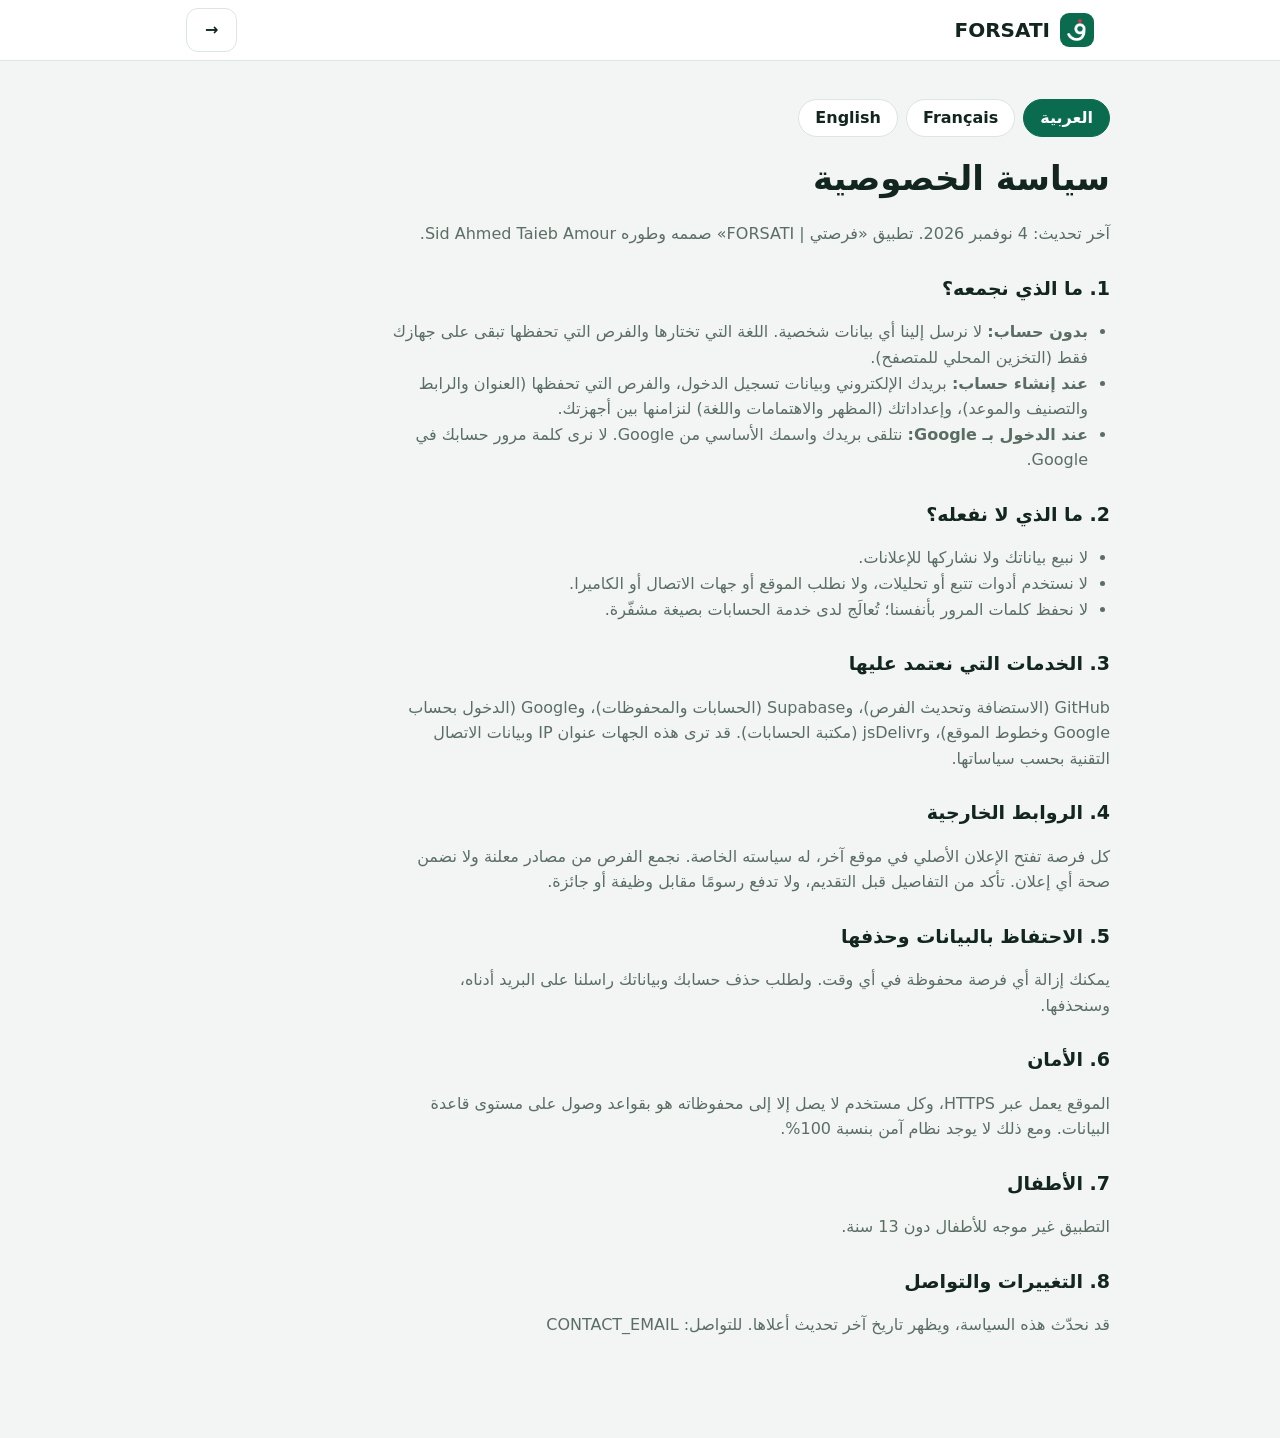
==== privacy.html @ aab80ee5 "Add files via upload" ====
<!doctype html>
<html lang="ar" dir="rtl">
<head>
<meta charset="utf-8">
<meta name="viewport" content="width=device-width, initial-scale=1, viewport-fit=cover">
<title>سياسة الخصوصية | FORSATI</title>
<meta name="theme-color" content="#0B6B4F">
<meta http-equiv="Content-Security-Policy" content="default-src 'self'; script-src 'self'; style-src 'self' 'unsafe-inline' https://fonts.googleapis.com; font-src https://fonts.gstatic.com; img-src 'self' data:; base-uri 'self'; object-src 'none'; form-action 'none'">
<meta name="referrer" content="strict-origin-when-cross-origin">
<link rel="icon" href="icon.svg" type="image/svg+xml">
<link rel="stylesheet" href="https://fonts.googleapis.com/css2?family=IBM+Plex+Sans+Arabic:wght@400;500;600;700&display=swap">
<link rel="stylesheet" href="style.css">
<script defer src="privacy.js"></script>
</head>
<body style="padding-bottom:24px">
<header class="top"><div class="wrap">
  <a class="logo" href="./"><img src="icon-192.png" alt="" width="34" height="34"><span>FORSATI</span></a>
  <a class="btn" href="./" id="back">←</a>
</div></header>
<main class="wrap doc">
  <div class="langs" role="group" aria-label="Language">
    <button type="button" data-l="ar">العربية</button>
    <button type="button" data-l="fr">Français</button>
    <button type="button" data-l="en">English</button>
  </div>

  <article lang="ar" dir="rtl" data-l="ar">
    <h1>سياسة الخصوصية</h1>
    <p>آخر تحديث: 4 نوفمبر 2026. تطبيق «فرصتي | FORSATI» صممه وطوره Sid Ahmed Taieb Amour.</p>
    <h2>1. ما الذي نجمعه؟</h2>
    <ul>
      <li><b>بدون حساب:</b> لا نرسل إلينا أي بيانات شخصية. اللغة التي تختارها والفرص التي تحفظها تبقى على جهازك فقط (التخزين المحلي للمتصفح).</li>
      <li><b>عند إنشاء حساب:</b> بريدك الإلكتروني وبيانات تسجيل الدخول، والفرص التي تحفظها (العنوان والرابط والتصنيف والموعد)، وإعداداتك (المظهر والاهتمامات واللغة) لنزامنها بين أجهزتك.</li>
      <li><b>عند الدخول بـ Google:</b> نتلقى بريدك واسمك الأساسي من Google. لا نرى كلمة مرور حسابك في Google.</li>
    </ul>
    <h2>2. ما الذي لا نفعله؟</h2>
    <ul>
      <li>لا نبيع بياناتك ولا نشاركها للإعلانات.</li>
      <li>لا نستخدم أدوات تتبع أو تحليلات، ولا نطلب الموقع أو جهات الاتصال أو الكاميرا.</li>
      <li>لا نحفظ كلمات المرور بأنفسنا؛ تُعالَج لدى خدمة الحسابات بصيغة مشفّرة.</li>
    </ul>
    <h2>3. الخدمات التي نعتمد عليها</h2>
    <p>GitHub (الاستضافة وتحديث الفرص)، وSupabase (الحسابات والمحفوظات)، وGoogle (الدخول بحساب Google وخطوط الموقع)، وjsDelivr (مكتبة الحسابات). قد ترى هذه الجهات عنوان IP وبيانات الاتصال التقنية بحسب سياساتها.</p>
    <h2>4. الروابط الخارجية</h2>
    <p>كل فرصة تفتح الإعلان الأصلي في موقع آخر، له سياسته الخاصة. نجمع الفرص من مصادر معلنة ولا نضمن صحة أي إعلان. تأكد من التفاصيل قبل التقديم، ولا تدفع رسومًا مقابل وظيفة أو جائزة.</p>
    <h2>5. الاحتفاظ بالبيانات وحذفها</h2>
    <p>يمكنك إزالة أي فرصة محفوظة في أي وقت. ولطلب حذف حسابك وبياناتك راسلنا على البريد أدناه، وسنحذفها.</p>
    <h2>6. الأمان</h2>
    <p>الموقع يعمل عبر HTTPS، وكل مستخدم لا يصل إلا إلى محفوظاته هو بقواعد وصول على مستوى قاعدة البيانات. ومع ذلك لا يوجد نظام آمن بنسبة 100%.</p>
    <h2>7. الأطفال</h2>
    <p>التطبيق غير موجه للأطفال دون 13 سنة.</p>
    <h2>8. التغييرات والتواصل</h2>
    <p>قد نحدّث هذه السياسة، ويظهر تاريخ آخر تحديث أعلاها. للتواصل: <span dir="ltr">CONTACT_EMAIL</span></p>
  </article>

  <article lang="fr" dir="ltr" data-l="fr" hidden>
    <h1>Politique de confidentialité</h1>
    <p>Dernière mise à jour : 4 novembre 2026. L'application « FORSATI » a été conçue et développée par Sid Ahmed Taieb Amour.</p>
    <h2>1. Données collectées</h2>
    <ul>
      <li><b>Sans compte :</b> aucune donnée personnelle ne nous est envoyée. Votre langue et vos offres enregistrées restent sur votre appareil (stockage local du navigateur).</li>
      <li><b>Avec un compte :</b> votre e-mail, vos données de connexion les offres enregistrées (titre, lien, catégorie, date limite) et vos réglages (apparence, centres d'intérêt, langue) pour les synchroniser entre vos appareils.</li>
      <li><b>Connexion Google :</b> nous recevons votre e-mail et votre nom de base. Nous ne voyons jamais votre mot de passe Google.</li>
    </ul>
    <h2>2. Ce que nous ne faisons pas</h2>
    <ul>
      <li>Nous ne vendons pas vos données et ne les utilisons pas pour la publicité.</li>
      <li>Aucun outil de suivi ou d'analyse ; aucun accès à la position, aux contacts ou à la caméra.</li>
      <li>Nous ne stockons pas les mots de passe nous-mêmes ; ils sont traités sous forme chiffrée par le service d'authentification.</li>
    </ul>
    <h2>3. Services utilisés</h2>
    <p>GitHub (hébergement et mise à jour des offres), Supabase (comptes et offres enregistrées), Google (connexion Google et polices), jsDelivr (bibliothèque d'authentification). Ces services peuvent voir votre adresse IP selon leurs propres politiques.</p>
    <h2>4. Liens externes</h2>
    <p>Chaque offre ouvre l'annonce d'origine sur un autre site, avec sa propre politique. Nous collectons depuis des sources publiques sans garantir l'exactitude des annonces. Vérifiez les détails avant de postuler et ne payez jamais de frais pour un emploi ou un prix.</p>
    <h2>5. Conservation et suppression</h2>
    <p>Vous pouvez retirer une offre enregistrée à tout moment. Pour supprimer votre compte et vos données, écrivez-nous à l'adresse ci-dessous.</p>
    <h2>6. Sécurité</h2>
    <p>Le site fonctionne en HTTPS et chaque utilisateur n'accède qu'à ses propres offres grâce à des règles d'accès au niveau de la base de données. Aucun système n'est sûr à 100 %.</p>
    <h2>7. Enfants</h2>
    <p>L'application ne s'adresse pas aux enfants de moins de 13 ans.</p>
    <h2>8. Modifications et contact</h2>
    <p>Cette politique peut être mise à jour ; la date figure en haut. Contact : <span>CONTACT_EMAIL</span></p>
  </article>

  <article lang="en" dir="ltr" data-l="en" hidden>
    <h1>Privacy policy</h1>
    <p>Last updated: November 4, 2026. “FORSATI” was designed and developed by Sid Ahmed Taieb Amour.</p>
    <h2>1. What we collect</h2>
    <ul>
      <li><b>Without an account:</b> no personal data is sent to us. Your language and saved listings stay on your device (browser local storage).</li>
      <li><b>With an account:</b> your email, sign-in data, the listings you save (title, link, category, deadline) and your settings (appearance, interests, language) so we can sync them across your devices.</li>
      <li><b>Google sign-in:</b> we receive your email and basic name. We never see your Google password.</li>
    </ul>
    <h2>2. What we don't do</h2>
    <ul>
      <li>We don't sell your data or use it for advertising.</li>
      <li>No tracking or analytics tools; no access to location, contacts or camera.</li>
      <li>We don't store passwords ourselves; they are handled in hashed form by the authentication service.</li>
    </ul>
    <h2>3. Services we rely on</h2>
    <p>GitHub (hosting and listing updates), Supabase (accounts and saved listings), Google (Google sign-in and fonts), jsDelivr (authentication library). These providers may see your IP address under their own policies.</p>
    <h2>4. External links</h2>
    <p>Each listing opens the original announcement on another site with its own policy. We collect from public sources and do not guarantee any announcement is accurate. Check the details before applying, and never pay a fee for a job or a prize.</p>
    <h2>5. Retention and deletion</h2>
    <p>You can remove any saved listing at any time. To delete your account and data, email us at the address below.</p>
    <h2>6. Security</h2>
    <p>The site runs over HTTPS and each user can only reach their own saved listings through database-level access rules. No system is 100% secure.</p>
    <h2>7. Children</h2>
    <p>The app is not directed at children under 13.</p>
    <h2>8. Changes and contact</h2>
    <p>We may update this policy; the date is shown at the top. Contact: <span>CONTACT_EMAIL</span></p>
  </article>
</main>
</body>
</html>
---- style.css ----
:root {
  --bg: #f2f5f3; --surface: #ffffff; --ink: #12261f; --muted: #5b6e66; --line: #dce5e0;
  --brand: #0b6b4f; --brand-ink: #ffffff; --brand-soft: #e1f0ea;
  --urgent: #c8102e; --urgent-soft: #fde8ec; --soon: #8a5a00; --soon-soft: #fff1d6; --ok: #0b6b4f; --ok-soft: #e1f0ea;
  --cat-jobs: #1d5fd1; --cat-education: #7a3fc0; --cat-scholarships: #0b7a75;
  --cat-competitions: #c2410c; --cat-training: #a3318b; --cat-tools: #4b5563;
  --radius: 14px; --font: "IBM Plex Sans Arabic", "Segoe UI", Tahoma, system-ui, -apple-system, sans-serif;
}
@media (prefers-color-scheme: dark) {
  :root:not([data-theme="light"]) {
    --bg: #0c1512; --surface: #14211c; --ink: #e8f1ed; --muted: #9bb0a7; --line: #243630;
    --brand: #3fb98d; --brand-ink: #062018; --brand-soft: #173329;
    --urgent: #ff6b81; --urgent-soft: #3a1620; --soon: #f2c46d; --soon-soft: #3a2d10; --ok: #3fb98d; --ok-soft: #173329;
    --cat-jobs: #6fa0f5; --cat-education: #b58cf0; --cat-scholarships: #4cc7c0;
    --cat-competitions: #f59a6a; --cat-training: #e384cf; --cat-tools: #a9b4c2;
  }
}
:root[data-theme="dark"] {
  --bg: #0c1512; --surface: #14211c; --ink: #e8f1ed; --muted: #9bb0a7; --line: #243630;
  --brand: #3fb98d; --brand-ink: #062018; --brand-soft: #173329;
  --urgent: #ff6b81; --urgent-soft: #3a1620; --soon: #f2c46d; --soon-soft: #3a2d10; --ok: #3fb98d; --ok-soft: #173329;
  --cat-jobs: #6fa0f5; --cat-education: #b58cf0; --cat-scholarships: #4cc7c0;
  --cat-competitions: #f59a6a; --cat-training: #e384cf; --cat-tools: #a9b4c2;
}
:root { color-scheme: light dark; }
:root[data-theme="light"] { color-scheme: light; }
:root[data-theme="dark"] { color-scheme: dark; }
html[data-fs="s"] { font-size: 0.9062rem; }
html[data-fs="l"] { font-size: 1.125rem; }
* { box-sizing: border-box; }
html { -webkit-text-size-adjust: 100%; }
body { margin: 0; background: var(--bg); color: var(--ink); font-family: var(--font); font-size: 1.0rem; line-height: 1.6; padding-bottom: calc(76px + env(safe-area-inset-bottom)); }
button, input, select { font: inherit; color: inherit; }
button { cursor: pointer; }
a { color: inherit; }
:focus-visible { outline: 3px solid var(--brand); outline-offset: 2px; }
.wrap { max-width: 940px; margin: 0 auto; padding: 0 16px; }
.sr { position: absolute; width: 1px; height: 1px; overflow: hidden; clip: rect(0 0 0 0); white-space: nowrap; }
svg { display: block; }

/* header */
.top { position: sticky; top: 0; z-index: 20; background: var(--surface); border-bottom: 1px solid var(--line); padding-top: env(safe-area-inset-top); }
.top .wrap { display: flex; align-items: center; gap: 10px; height: 60px; }
.logo { display: flex; align-items: center; gap: 10px; font-weight: 700; font-size: 1.25rem; margin-inline-end: auto; text-decoration: none; }
.logo img { width: 34px; height: 34px; border-radius: 9px; }
.lang { border: 1px solid var(--line); background: var(--surface); border-radius: 10px; height: 40px; padding: 0 8px; }
.icon-btn { width: 44px; height: 44px; border-radius: 12px; border: 1px solid var(--line); background: var(--surface); display: grid; place-items: center; }
.icon-btn svg { width: 22px; height: 22px; }
.icon-btn[aria-pressed="true"] { background: var(--brand-soft); border-color: var(--brand); color: var(--brand); }
.icon-btn[aria-pressed="true"] svg path { fill: currentColor; }
.acct { display: flex; align-items: center; gap: 8px; height: 44px; padding: 0 14px; border-radius: 12px; border: 1px solid var(--line); background: var(--surface); font-weight: 600; }
.acct svg { width: 20px; height: 20px; }
.acct.in { background: var(--brand-soft); border-color: var(--brand); color: var(--brand); }
.desk-nav { display: none; gap: 4px; }
.desk-nav button { border: 0; background: none; padding: 8px 14px; border-radius: 10px; font-weight: 600; color: var(--muted); }
.desk-nav button[aria-current="page"] { background: var(--brand-soft); color: var(--brand); }

/* intro */
.intro { padding: 26px 0 8px; }
.intro h1 { margin: 0 0 8px; font-size: clamp(26px, 6vw, 38px); line-height: 1.25; letter-spacing: -0.01em; font-weight: 700; }
.intro p { margin: 0; color: var(--muted); max-width: 60ch; }

/* toolbar */
.tools { display: grid; gap: 10px; padding: 16px 0 6px; }
.search { position: relative; }
.search svg { position: absolute; inset-inline-start: 14px; top: 50%; translate: 0 -50%; width: 20px; height: 20px; color: var(--muted); pointer-events: none; }
.search input { width: 100%; height: 50px; border-radius: 14px; border: 1px solid var(--line); background: var(--surface); padding-inline: 44px 14px; }
.search input::placeholder { color: var(--muted); }
.row { display: flex; gap: 10px; }
.row select { flex: 1; height: 44px; border-radius: 12px; border: 1px solid var(--line); background: var(--surface); padding: 0 6px; min-width: 0; font-size: 0.875rem; }
.chips { display: flex; gap: 8px; overflow-x: auto; padding: 8px 0 10px; scrollbar-width: none; margin-inline: -16px; padding-inline: 16px; }
.chips::-webkit-scrollbar { display: none; }
.chip { flex: none; display: flex; align-items: center; gap: 8px; height: 40px; padding: 0 14px; border-radius: 999px; border: 1px solid var(--line); background: var(--surface); font-weight: 600; white-space: nowrap; }
.chip i { width: 9px; height: 9px; border-radius: 50%; background: var(--c, var(--muted)); }
.chip small { color: var(--muted); font-weight: 500; }
.chip[aria-pressed="true"] { background: var(--brand); border-color: var(--brand); color: var(--brand-ink); }
.chip[aria-pressed="true"] small { color: inherit; opacity: 0.85; }
.chip[aria-pressed="true"] i { background: var(--brand-ink); }
.count { color: var(--muted); font-size: 0.875rem; padding: 4px 2px 10px; }

/* cards */
.list { display: grid; gap: 12px; }
@media (min-width: 760px) { .list { grid-template-columns: 1fr 1fr; } }
.card { background: var(--surface); border: 1px solid var(--line); border-inline-start: 5px solid var(--c); border-radius: var(--radius); padding: 14px 16px; display: flex; flex-direction: column; gap: 8px; }
.meta { display: flex; align-items: center; gap: 8px; font-size: 0.8125rem; color: var(--muted); }
.meta .cat { color: var(--c); font-weight: 700; }
.card h3 { margin: 0; font-size: 1.125rem; line-height: 1.4; font-weight: 600; overflow-wrap: anywhere; }
.sum { margin: 0; color: var(--muted); font-size: 0.9375rem; display: -webkit-box; -webkit-line-clamp: 3; -webkit-box-orient: vertical; overflow: hidden; overflow-wrap: anywhere; }
.when { display: flex; flex-wrap: wrap; align-items: center; gap: 8px; font-size: 0.8125rem; color: var(--muted); }
.pill { padding: 3px 10px; border-radius: 999px; font-weight: 700; font-size: 0.8125rem; }
.pill.urgent { background: var(--urgent-soft); color: var(--urgent); }
.pill.soon { background: var(--soon-soft); color: var(--soon); }
.pill.ok { background: var(--ok-soft); color: var(--ok); }
.pill.none { background: var(--bg); color: var(--muted); font-weight: 500; }
.pill.gone { background: var(--bg); color: var(--muted); text-decoration: line-through; }
.actions { display: flex; gap: 8px; margin-top: 4px; }
.btn { display: inline-flex; align-items: center; justify-content: center; gap: 8px; height: 44px; padding: 0 18px; border-radius: 12px; border: 1px solid var(--line); background: var(--surface); font-weight: 600; text-decoration: none; }
.btn.primary { background: var(--brand); border-color: var(--brand); color: var(--brand-ink); flex: 1; }
.btn svg { width: 18px; height: 18px; }
.btn:disabled { opacity: 0.6; cursor: wait; }

.empty { grid-column: 1 / -1; text-align: center; padding: 44px 20px; background: var(--surface); border: 1px dashed var(--line); border-radius: var(--radius); color: var(--muted); }
.empty strong { display: block; color: var(--ink); font-size: 1.125rem; margin-bottom: 6px; }
.skeleton { height: 190px; border-radius: var(--radius); background: linear-gradient(90deg, var(--line), var(--surface), var(--line)); background-size: 200% 100%; animation: sk 1.4s linear infinite; }
@keyframes sk { to { background-position: -200% 0; } }
.foot { padding: 28px 0 12px; color: var(--muted); font-size: 0.8125rem; text-align: center; }

/* bottom nav (mobile) */
.bnav { position: fixed; inset-inline: 0; bottom: 0; z-index: 20; background: var(--surface); border-top: 1px solid var(--line); display: grid; grid-template-columns: repeat(4, 1fr); padding-bottom: env(safe-area-inset-bottom); }
.bnav button { border: 0; background: none; height: 64px; display: grid; place-items: center; align-content: center; gap: 2px; color: var(--muted); font-size: 0.75rem; font-weight: 600; }
.bnav svg { width: 24px; height: 24px; }
.bnav button[aria-current="page"] { color: var(--brand); }
@media (min-width: 760px) {
  .bnav { display: none; }
  body { padding-bottom: 24px; }
  .desk-nav { display: flex; }
}

/* dialog */
dialog { border: 0; padding: 0; background: transparent; color: var(--ink); max-width: 100vw; max-height: 100dvh; }
dialog::backdrop { background: rgb(8 20 15 / 0.55); }
dialog[open] { margin: auto; }
.sheet { position: relative; width: min(440px, 100vw - 24px); background: var(--surface); border: 1px solid var(--line); border-radius: 20px; padding: 24px 20px 20px; max-height: calc(100dvh - 24px); overflow: auto; }
@media (max-width: 759px) {
  dialog[open] { margin: auto 0 0; width: 100vw; }
  .sheet { width: 100vw; border-radius: 22px 22px 0 0; border-bottom: 0; padding-bottom: calc(20px + env(safe-area-inset-bottom)); }
}
.sheet h2 { margin: 0 0 4px; font-size: 1.375rem; padding-inline-end: 44px; }
.sheet .lead { margin: 0 0 16px; color: var(--muted); font-size: 0.9375rem; }
.close { position: absolute; inset-inline-end: 12px; top: 12px; width: 40px; height: 40px; }
.sheet form { display: grid; gap: 12px; }
.sheet label { display: grid; gap: 6px; font-weight: 600; font-size: 0.875rem; }
.sheet input { height: 48px; border-radius: 12px; border: 1px solid var(--line); background: var(--bg); padding: 0 14px; font-weight: 400; }
.sheet .btn { width: 100%; }
.sheet .google { margin-bottom: 4px; }
.or { display: flex; align-items: center; gap: 10px; color: var(--muted); font-size: 0.8125rem; margin: 12px 0; }
.or::before, .or::after { content: ""; flex: 1; height: 1px; background: var(--line); }
.links { display: flex; justify-content: space-between; gap: 8px; margin-top: 10px; }
.link { border: 0; background: none; color: var(--brand); font-weight: 600; padding: 8px 2px; min-height: 40px; }
.msg { min-height: 22px; margin: 10px 0 0; font-size: 0.875rem; }
.msg.err { color: var(--urgent); }
.msg.good { color: var(--ok); }
.ids { display: flex; flex-wrap: wrap; gap: 8px; margin: 0 0 14px; padding: 0; list-style: none; }
.ids li { padding: 6px 12px; border-radius: 999px; background: var(--brand-soft); color: var(--brand); font-weight: 600; font-size: 0.875rem; }
.acc-email { font-weight: 700; overflow-wrap: anywhere; margin: 0 0 12px; }
.stack { display: grid; gap: 10px; }
[hidden] { display: none !important; }
.toast { position: fixed; inset-inline: 16px; bottom: calc(84px + env(safe-area-inset-bottom)); margin-inline: auto; width: fit-content; max-width: calc(100vw - 32px); background: var(--ink); color: var(--bg); padding: 10px 18px; border-radius: 12px; z-index: 50; font-size: 0.9375rem; }
@media (min-width: 760px) { .toast { bottom: 24px; } }
@media (prefers-reduced-motion: reduce) { .skeleton { animation: none; } }

.cost { padding: 1px 9px; border-radius: 999px; font-size: 0.75rem; font-weight: 700; }
.cost.free { background: var(--ok-soft); color: var(--ok); }
.cost.paid { background: var(--bg); color: var(--muted); border: 1px solid var(--line); }

/* suggestions */
.suggest { display: flex; gap: 8px; overflow-x: auto; scrollbar-width: none; margin-inline: -16px; padding-inline: 16px; }
.suggest::-webkit-scrollbar { display: none; }
.suggest button { flex: none; height: 34px; padding: 0 14px; border-radius: 999px; border: 1px dashed var(--line); background: none; color: var(--muted); font-size: 0.875rem; }
/* about */
.about { padding: 24px 0 8px; }
.about h2 { margin: 0 0 10px; font-size: clamp(26px, 6vw, 34px); line-height: 1.25; }
.about h3 { margin: 26px 0 10px; font-size: 1.1875rem; }
.about p { margin: 0 0 10px; color: var(--muted); max-width: 66ch; }
.feats { display: grid; gap: 10px; grid-template-columns: 1fr 1fr; }
@media (min-width: 760px) { .feats { grid-template-columns: repeat(3, 1fr); } }
.feat { text-align: start; display: grid; gap: 4px; align-content: start; padding: 14px; border-radius: var(--radius); border: 1px solid var(--line); border-top: 4px solid var(--c); background: var(--surface); }
.feat b { color: var(--c); }
.feat span { color: var(--muted); font-size: 0.875rem; line-height: 1.5; }
.checks { list-style: none; margin: 0; padding: 0; display: grid; gap: 8px; }
.checks li { position: relative; padding-inline-start: 28px; }
.checks li::before { content: ""; position: absolute; inset-inline-start: 0; top: 6px; width: 16px; height: 16px; border-radius: 50%; background: var(--brand-soft) url("data:image/svg+xml,%3Csvg xmlns='http://www.w3.org/2000/svg' viewBox='0 0 16 16'%3E%3Cpath d='m4.5 8.2 2.3 2.3 4.7-4.9' fill='none' stroke='%230b6b4f' stroke-width='1.8' stroke-linecap='round' stroke-linejoin='round'/%3E%3C/svg%3E") center / 14px no-repeat; }
.vision { margin-top: 26px; padding: 18px; border-radius: var(--radius); background: var(--brand-soft); }
.vision h3 { margin-top: 0; color: var(--brand); }
.vision p { color: var(--ink); margin: 0; }
.tagline { margin: 26px 0 6px; text-align: center; font-weight: 700; font-size: 1.25rem; color: var(--brand) !important; }
.dev { text-align: center; font-size: 0.875rem; }
.dev strong { color: var(--ink); }
.fine { margin: 6px 0 0; color: var(--muted); font-size: 0.8125rem; }
.fine a, .foot a { color: var(--brand); font-weight: 600; }
/* splash */
#splash { position: fixed; inset: 0; z-index: 100; background: var(--bg); display: grid; place-items: center; transition: opacity 0.45s ease; }
#splash.out { opacity: 0; pointer-events: none; }
#splash img { width: 104px; height: 104px; border-radius: 26px; box-shadow: 0 10px 30px rgb(11 107 79 / 0.25); animation: pop 0.8s ease-out both; }
#splash .by { position: absolute; inset-inline: 0; bottom: calc(36px + env(safe-area-inset-bottom)); text-align: center; display: grid; gap: 2px; color: var(--muted); font-size: 0.875rem; }
#splash .by strong { color: var(--ink); font-size: 1.0625rem; letter-spacing: 0.01em; direction: ltr; }
@keyframes pop { from { opacity: 0; transform: scale(0.82); } to { opacity: 1; transform: none; } }
@media (prefers-reduced-motion: reduce) { #splash img { animation: none; } #splash { transition: none; } }
/* privacy page */
.doc { padding: 24px 0 60px; }
.doc h1 { font-size: clamp(26px, 6vw, 34px); margin: 8px 0; }
.doc h2 { font-size: 1.1875rem; margin: 26px 0 6px; }
.doc p, .doc li { color: var(--muted); max-width: 70ch; }
.doc ul { padding-inline-start: 22px; }
.doc .langs { display: flex; gap: 8px; margin: 14px 0; }
.doc .langs button { height: 38px; padding: 0 16px; border-radius: 999px; border: 1px solid var(--line); background: var(--surface); font-weight: 600; }
.doc .langs button[aria-pressed="true"] { background: var(--brand); border-color: var(--brand); color: var(--brand-ink); }

/* gear + header on phones */
@media (max-width: 480px) { .acct span { display: none; } .acct { padding: 0; width: 44px; justify-content: center; } }
/* settings */
.grp { margin: 0 0 18px; }
.grp h3 { margin: 0 0 8px; font-size: 1rem; }
.hint { margin: -4px 0 8px; color: var(--muted); font-size: 0.875rem; }
.seg { display: grid; grid-auto-flow: column; grid-auto-columns: 1fr; gap: 6px; padding: 4px; background: var(--bg); border-radius: 14px; border: 1px solid var(--line); }
.seg button { height: 40px; border: 0; border-radius: 10px; background: none; font-weight: 600; color: var(--muted); }
.seg button[aria-pressed="true"] { background: var(--brand); color: var(--brand-ink); }
.pick { display: flex; flex-wrap: wrap; gap: 8px; }
.pick button { height: 40px; padding: 0 14px; border-radius: 999px; border: 1px solid var(--line); background: var(--surface); font-weight: 600; display: flex; align-items: center; gap: 8px; }
.pick button i { width: 9px; height: 9px; border-radius: 50%; background: var(--c, var(--muted)); }
.pick button[aria-pressed="true"] { background: var(--brand-soft); border-color: var(--brand); color: var(--brand); }
#setCountry { width: 100%; height: 46px; border-radius: 12px; border: 1px solid var(--line); background: var(--bg); padding: 0 12px; }
.count .link { margin-inline-start: 6px; min-height: 0; padding: 0; }
/* dashboard */
.dash { padding: 22px 0 8px; display: grid; gap: 14px; }
.dhead { display: flex; align-items: center; gap: 14px; }
.avatar { width: 56px; height: 56px; border-radius: 50%; background: var(--brand); color: var(--brand-ink); display: grid; place-items: center; font-size: 1.5rem; font-weight: 700; flex: none; }
.dhead h2 { margin: 0; font-size: 1.4rem; line-height: 1.3; }
.dhead p { margin: 0; color: var(--muted); font-size: 0.875rem; overflow-wrap: anywhere; }
.badge { display: inline-block; margin-top: 4px; padding: 2px 10px; border-radius: 999px; background: var(--urgent-soft); color: var(--urgent); font-weight: 700; font-size: 0.75rem; }
.stats { display: grid; grid-template-columns: repeat(3, 1fr); gap: 10px; }
.stat { background: var(--surface); border: 1px solid var(--line); border-radius: var(--radius); padding: 12px; display: grid; gap: 2px; text-align: center; }
.stat b { font-size: 1.6rem; color: var(--brand); line-height: 1.1; }
.stat span { font-size: 0.75rem; color: var(--muted); line-height: 1.3; }
.dash h3 { margin: 6px 0 0; font-size: 1.05rem; }
.mini { display: grid; gap: 8px; }
.mini a { display: flex; align-items: center; justify-content: space-between; gap: 10px; padding: 12px 14px; background: var(--surface); border: 1px solid var(--line); border-radius: 12px; text-decoration: none; }
.mini a span:first-child { font-weight: 600; overflow-wrap: anywhere; }
.dash .none { color: var(--muted); margin: 0; }
.dash .stack .btn { width: 100%; }
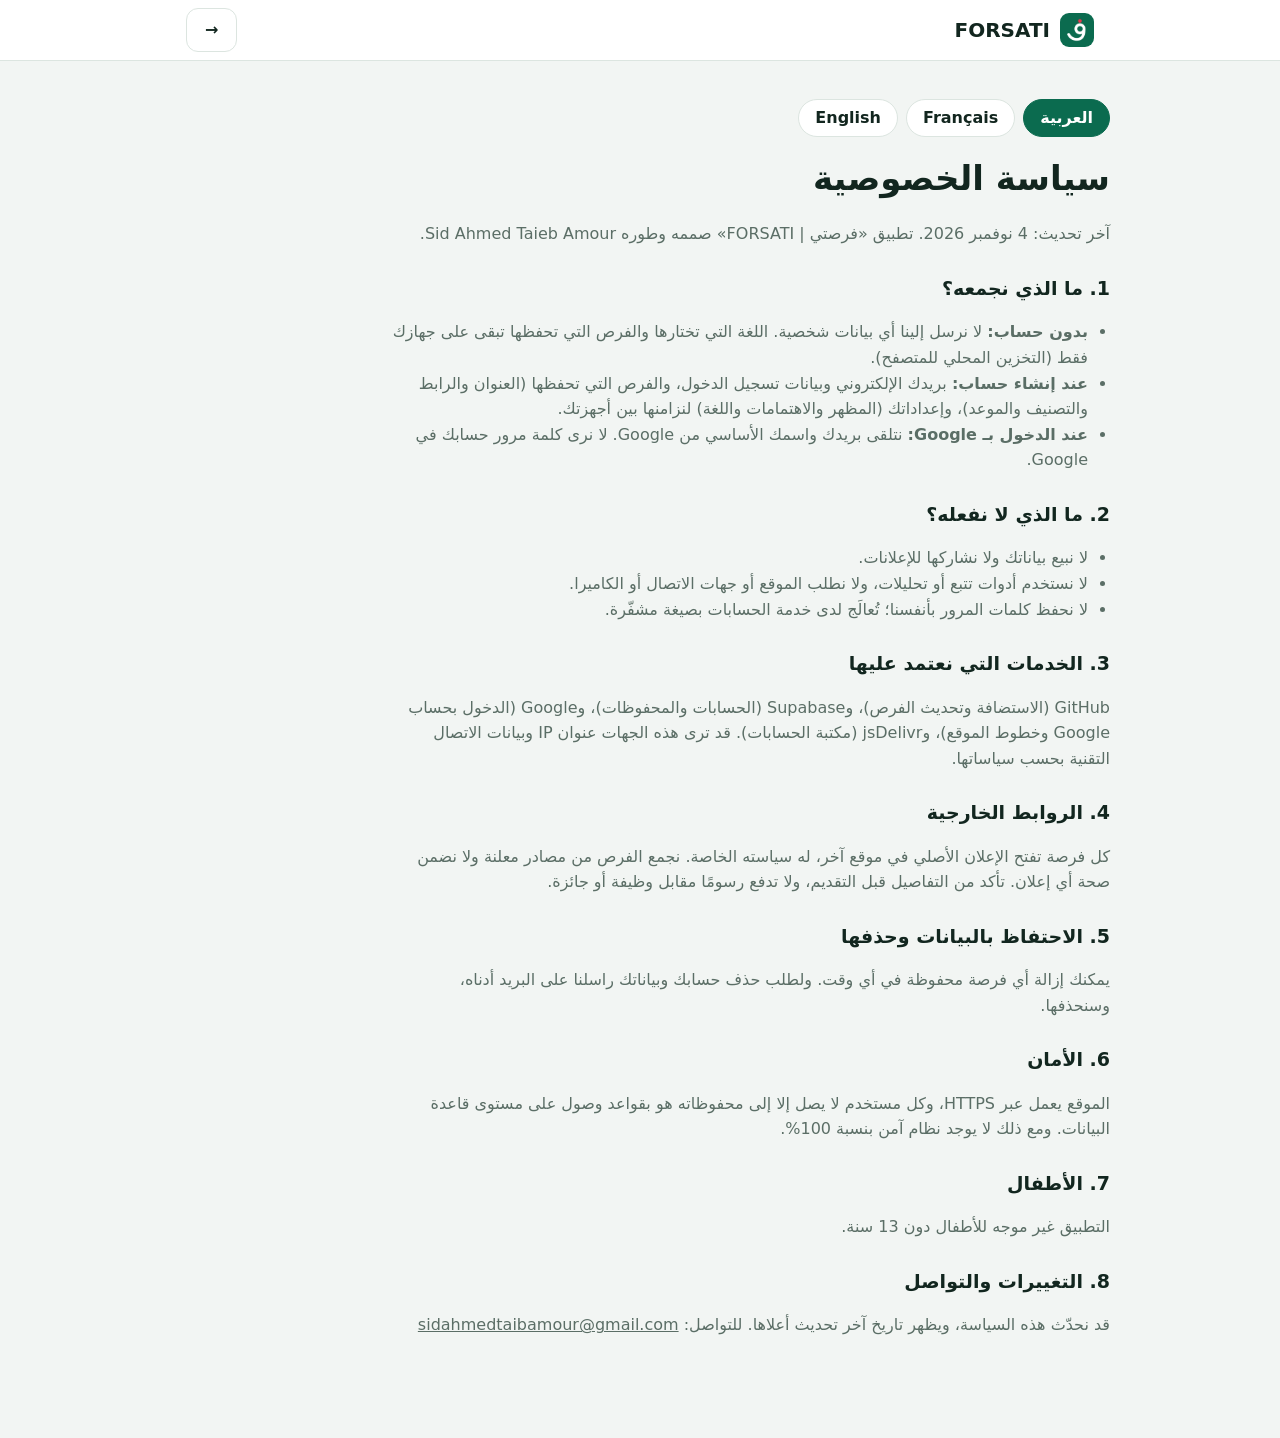
==== commit 41e555a8: "Add files via upload" ====
--- a/privacy.html
+++ b/privacy.html
@@ -50,7 +50,7 @@
     <h2>7. الأطفال</h2>
     <p>التطبيق غير موجه للأطفال دون 13 سنة.</p>
     <h2>8. التغييرات والتواصل</h2>
-    <p>قد نحدّث هذه السياسة، ويظهر تاريخ آخر تحديث أعلاها. للتواصل: <span dir="ltr">CONTACT_EMAIL</span></p>
+    <p>قد نحدّث هذه السياسة، ويظهر تاريخ آخر تحديث أعلاها. للتواصل: <a href="mailto:sidahmedtaibamour@gmail.com" dir="ltr">sidahmedtaibamour@gmail.com</a></p>
   </article>
 
   <article lang="fr" dir="ltr" data-l="fr" hidden>
@@ -79,7 +79,7 @@
     <h2>7. Enfants</h2>
     <p>L'application ne s'adresse pas aux enfants de moins de 13 ans.</p>
     <h2>8. Modifications et contact</h2>
-    <p>Cette politique peut être mise à jour ; la date figure en haut. Contact : <span>CONTACT_EMAIL</span></p>
+    <p>Cette politique peut être mise à jour ; la date figure en haut. Contact : <a href="mailto:sidahmedtaibamour@gmail.com">sidahmedtaibamour@gmail.com</a></p>
   </article>
 
   <article lang="en" dir="ltr" data-l="en" hidden>
@@ -108,7 +108,7 @@
     <h2>7. Children</h2>
     <p>The app is not directed at children under 13.</p>
     <h2>8. Changes and contact</h2>
-    <p>We may update this policy; the date is shown at the top. Contact: <span>CONTACT_EMAIL</span></p>
+    <p>We may update this policy; the date is shown at the top. Contact: <a href="mailto:sidahmedtaibamour@gmail.com">sidahmedtaibamour@gmail.com</a></p>
   </article>
 </main>
 </body>
--- a/style.css
+++ b/style.css
@@ -106,7 +106,7 @@
 .foot { padding: 28px 0 12px; color: var(--muted); font-size: 0.8125rem; text-align: center; }
 
 /* bottom nav (mobile) */
-.bnav { position: fixed; inset-inline: 0; bottom: 0; z-index: 20; background: var(--surface); border-top: 1px solid var(--line); display: grid; grid-template-columns: repeat(4, 1fr); padding-bottom: env(safe-area-inset-bottom); }
+.bnav { position: fixed; inset-inline: 0; bottom: 0; z-index: 20; background: var(--surface); border-top: 1px solid var(--line); display: grid; grid-template-columns: repeat(5, 1fr); padding-bottom: env(safe-area-inset-bottom); }
 .bnav button { border: 0; background: none; height: 64px; display: grid; place-items: center; align-content: center; gap: 2px; color: var(--muted); font-size: 0.75rem; font-weight: 600; }
 .bnav svg { width: 24px; height: 24px; }
 .bnav button[aria-current="page"] { color: var(--brand); }
@@ -228,3 +228,17 @@
 .mini a span:first-child { font-weight: 600; overflow-wrap: anywhere; }
 .dash .none { color: var(--muted); margin: 0; }
 .dash .stack .btn { width: 100%; }
+
+/* news colour + category icons */
+:root { --cat-news: #9a3412; }
+@media (prefers-color-scheme: dark) { :root:not([data-theme="light"]) { --cat-news: #fdba74; } }
+:root[data-theme="dark"] { --cat-news: #fdba74; }
+.chip svg, .meta .cat svg { width: 1.05rem; height: 1.05rem; flex: none; color: var(--c); }
+.chip[aria-pressed="true"] svg { color: inherit; }
+.meta .cat { display: inline-flex; align-items: center; gap: 5px; }
+.bnav button { font-size: 0.7rem; }
+#kill { position: fixed; inset: 0; z-index: 300; background: var(--bg); display: grid; place-items: center; text-align: center; padding: 28px; }
+#kill div { max-width: 420px; display: grid; gap: 10px; }
+#kill img { width: 84px; height: 84px; border-radius: 22px; margin: 0 auto; }
+#kill h1 { margin: 6px 0 0; font-size: 1.5rem; }
+#kill p { margin: 0; color: var(--muted); }
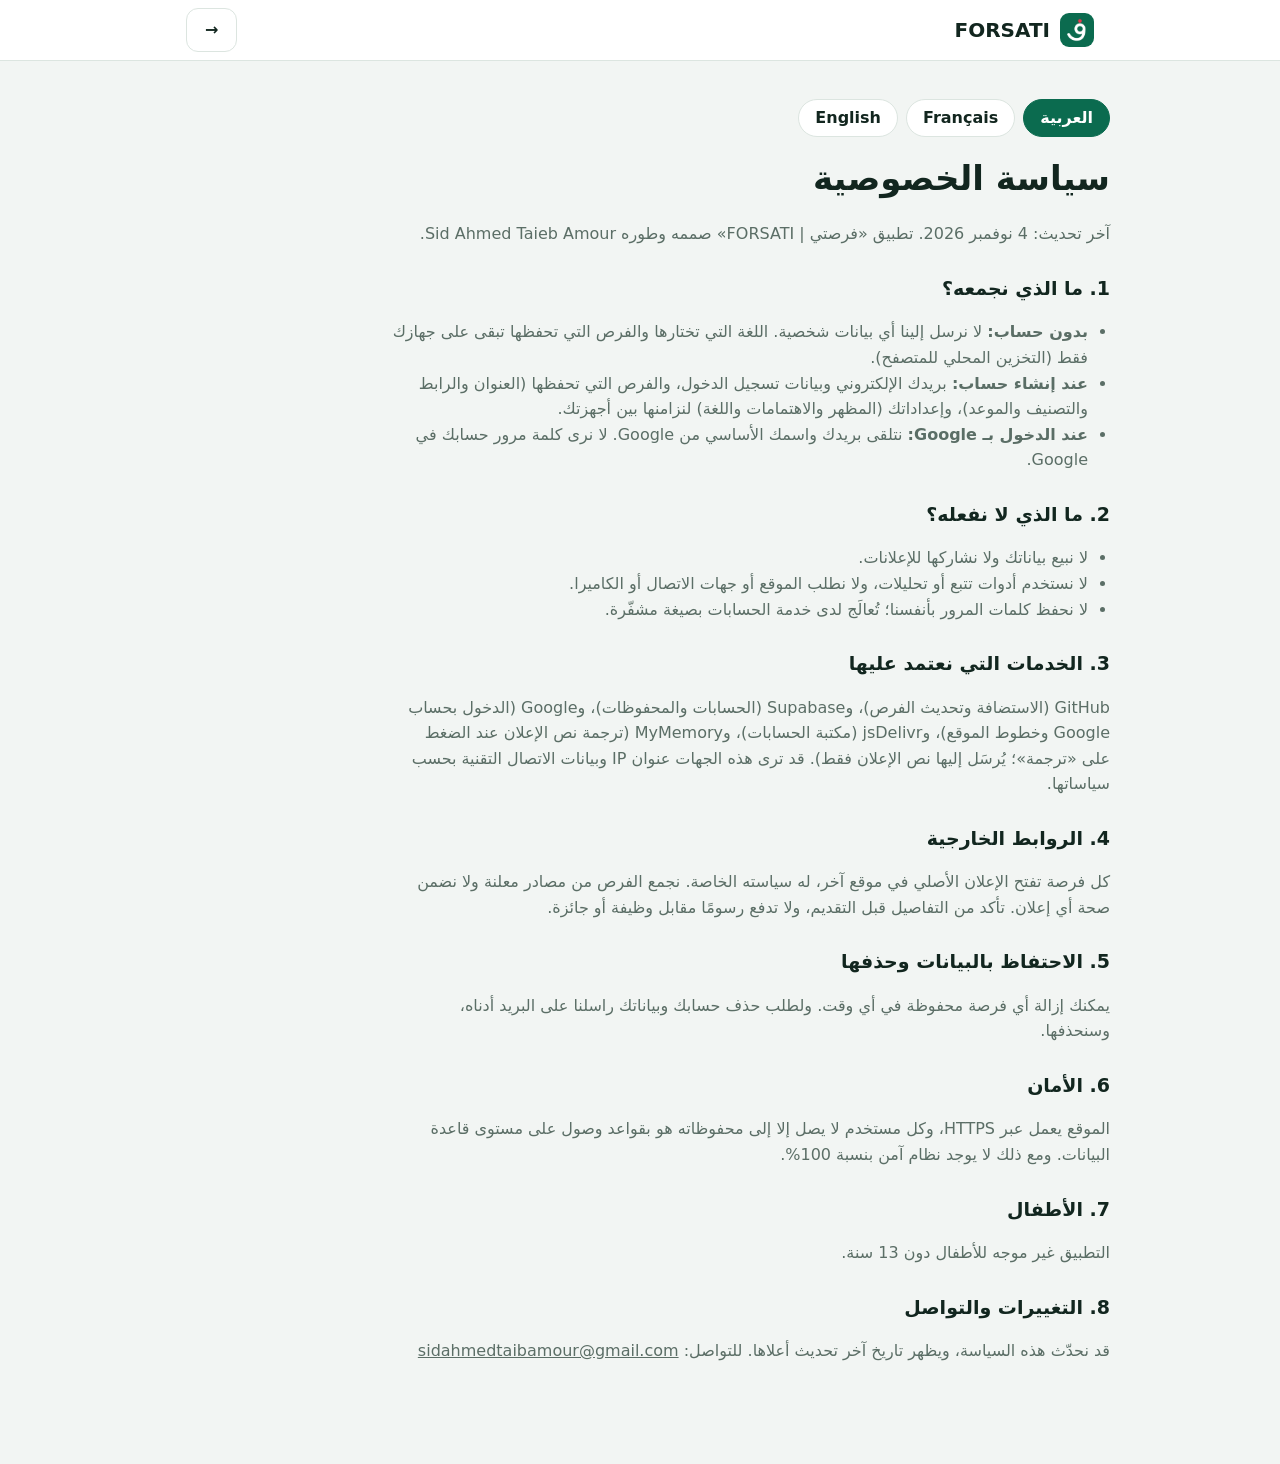
==== commit 22525e6c: "Add files via upload" ====
--- a/privacy.html
+++ b/privacy.html
@@ -40,7 +40,7 @@
       <li>لا نحفظ كلمات المرور بأنفسنا؛ تُعالَج لدى خدمة الحسابات بصيغة مشفّرة.</li>
     </ul>
     <h2>3. الخدمات التي نعتمد عليها</h2>
-    <p>GitHub (الاستضافة وتحديث الفرص)، وSupabase (الحسابات والمحفوظات)، وGoogle (الدخول بحساب Google وخطوط الموقع)، وjsDelivr (مكتبة الحسابات). قد ترى هذه الجهات عنوان IP وبيانات الاتصال التقنية بحسب سياساتها.</p>
+    <p>GitHub (الاستضافة وتحديث الفرص)، وSupabase (الحسابات والمحفوظات)، وGoogle (الدخول بحساب Google وخطوط الموقع)، وjsDelivr (مكتبة الحسابات)، وMyMemory (ترجمة نص الإعلان عند الضغط على «ترجمة»؛ يُرسَل إليها نص الإعلان فقط). قد ترى هذه الجهات عنوان IP وبيانات الاتصال التقنية بحسب سياساتها.</p>
     <h2>4. الروابط الخارجية</h2>
     <p>كل فرصة تفتح الإعلان الأصلي في موقع آخر، له سياسته الخاصة. نجمع الفرص من مصادر معلنة ولا نضمن صحة أي إعلان. تأكد من التفاصيل قبل التقديم، ولا تدفع رسومًا مقابل وظيفة أو جائزة.</p>
     <h2>5. الاحتفاظ بالبيانات وحذفها</h2>
@@ -69,7 +69,7 @@
       <li>Nous ne stockons pas les mots de passe nous-mêmes ; ils sont traités sous forme chiffrée par le service d'authentification.</li>
     </ul>
     <h2>3. Services utilisés</h2>
-    <p>GitHub (hébergement et mise à jour des offres), Supabase (comptes et offres enregistrées), Google (connexion Google et polices), jsDelivr (bibliothèque d'authentification). Ces services peuvent voir votre adresse IP selon leurs propres politiques.</p>
+    <p>GitHub (hébergement et mise à jour des offres), Supabase (comptes et offres enregistrées), Google (connexion Google et polices), jsDelivr (bibliothèque d'authentification), MyMemory (traduction du texte d'une offre quand vous touchez « Traduire » ; seul le texte de l'offre est envoyé). Ces services peuvent voir votre adresse IP selon leurs propres politiques.</p>
     <h2>4. Liens externes</h2>
     <p>Chaque offre ouvre l'annonce d'origine sur un autre site, avec sa propre politique. Nous collectons depuis des sources publiques sans garantir l'exactitude des annonces. Vérifiez les détails avant de postuler et ne payez jamais de frais pour un emploi ou un prix.</p>
     <h2>5. Conservation et suppression</h2>
@@ -98,7 +98,7 @@
       <li>We don't store passwords ourselves; they are handled in hashed form by the authentication service.</li>
     </ul>
     <h2>3. Services we rely on</h2>
-    <p>GitHub (hosting and listing updates), Supabase (accounts and saved listings), Google (Google sign-in and fonts), jsDelivr (authentication library). These providers may see your IP address under their own policies.</p>
+    <p>GitHub (hosting and listing updates), Supabase (accounts and saved listings), Google (Google sign-in and fonts), jsDelivr (authentication library), MyMemory (translating a listing's text when you tap “Translate”; only the listing text is sent). These providers may see your IP address under their own policies.</p>
     <h2>4. External links</h2>
     <p>Each listing opens the original announcement on another site with its own policy. We collect from public sources and do not guarantee any announcement is accurate. Check the details before applying, and never pay a fee for a job or a prize.</p>
     <h2>5. Retention and deletion</h2>
--- a/style.css
+++ b/style.css
@@ -242,3 +242,14 @@
 #kill img { width: 84px; height: 84px; border-radius: 22px; margin: 0 auto; }
 #kill h1 { margin: 6px 0 0; font-size: 1.5rem; }
 #kill p { margin: 0; color: var(--muted); }
+
+/* translation + connectivity */
+.tr-menu { display: flex; flex-wrap: wrap; gap: 8px; padding-top: 4px; }
+.tr-menu button, .tr-menu a { height: 36px; padding: 0 14px; border-radius: 999px; border: 1px solid var(--line); background: var(--bg); font-weight: 600; font-size: 0.875rem; display: inline-flex; align-items: center; text-decoration: none; }
+.tr-menu a { color: var(--muted); }
+.tr-note { margin: 2px 0 0; font-size: 0.8rem; color: var(--muted); }
+.tr-note .link { min-height: 0; padding: 0; font-size: 0.8rem; }
+#net { position: fixed; top: 0; inset-inline: 0; z-index: 400; display: flex; align-items: center; justify-content: center; gap: 10px; padding: calc(10px + env(safe-area-inset-top)) 14px 10px; color: #fff; font-weight: 600; font-size: 0.95rem; }
+#net.off { background: #d4232c; }
+#net.on { background: #1f9d55; }
+#net svg { width: 22px; height: 22px; flex: none; }
